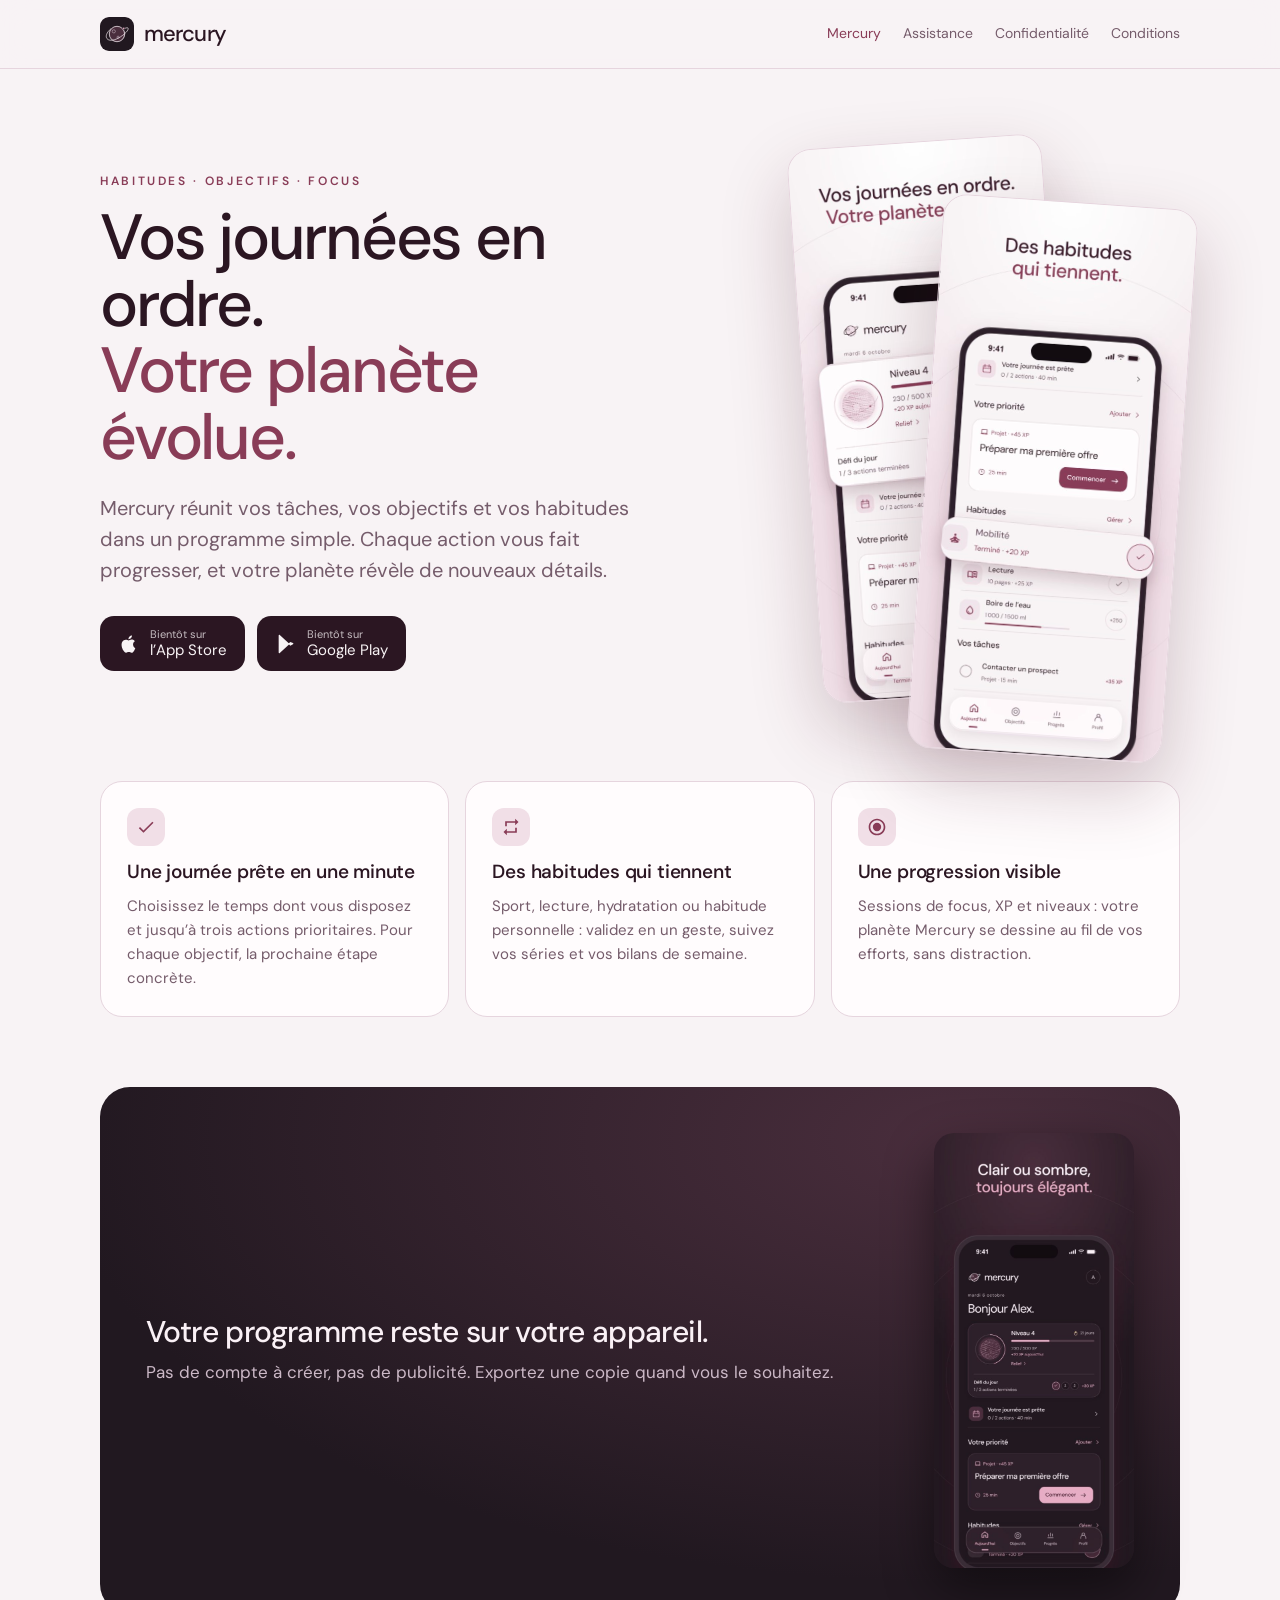
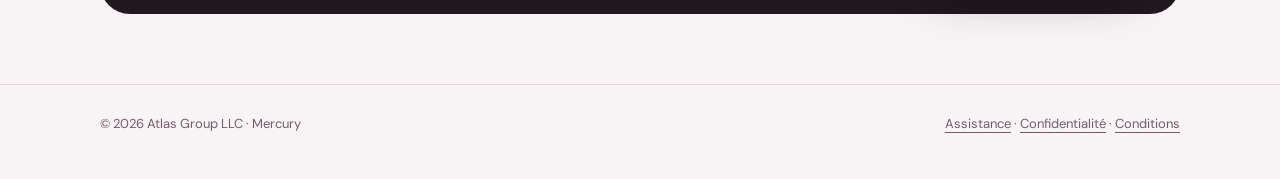
==== index.html @ 636d8cba "Site Mercury : accueil, confidentialité, conditions, assistance Co-Authored-By: Claude Opus 5.5 <nor" ====
<!doctype html>
<html lang="fr"><head><meta charset="utf-8"><meta name="viewport" content="width=device-width, initial-scale=1"><title>Mercury · Habitudes, objectifs et focus</title><meta name="description" content="Mercury réunit vos tâches, vos objectifs et vos habitudes dans un programme simple. Faites évoluer votre planète."><meta name="theme-color" content="#211820"><link rel="icon" href="icon.svg" type="image/svg+xml"><link rel="apple-touch-icon" href="icon.svg"><link rel="stylesheet" href="style.css"><meta property="og:title" content="Mercury · Habitudes, objectifs et focus"><meta property="og:description" content="Mercury réunit vos tâches, vos objectifs et vos habitudes dans un programme simple. Faites évoluer votre planète."><meta property="og:image" content="img/01-today.jpg"></head>
<body><header class="top"><div class="wrap"><a class="brand" href="./"><img src="icon.svg" alt="" width="34" height="34">mercury</a><nav class="links" aria-label="Informations"><a class="home" href="./" aria-current="page">Mercury</a><a href="support.html">Assistance</a><a href="privacy.html">Confidentialité</a><a href="terms.html">Conditions</a></nav></div></header>
<main>
<section class="wrap hero">
 <div><p class="eyebrow">Habitudes · Objectifs · Focus</p>
 <h1>Vos journées en ordre.<br><em>Votre planète évolue.</em></h1>
 <p class="lead">Mercury réunit vos tâches, vos objectifs et vos habitudes dans un programme simple. Chaque action vous fait progresser, et votre planète révèle de nouveaux détails.</p>
 <div class="stores"><span class="store"><svg viewBox="0 0 24 24" aria-hidden="true"><path fill="currentColor" d="M16.4 12.6c0-2.4 2-3.5 2-3.6-1.1-1.6-2.8-1.8-3.4-1.8-1.4-.1-2.8.9-3.5.9s-1.8-.9-3-.8C7 7.3 5.5 8.2 4.7 9.6c-1.7 2.9-.4 7.2 1.2 9.6.8 1.2 1.7 2.4 2.9 2.4 1.2 0 1.6-.8 3-.8s1.8.8 3 .8 2-1.2 2.8-2.3c.9-1.3 1.2-2.6 1.3-2.7-.1 0-2.5-1-2.5-4zM14.2 5.5c.6-.8 1.1-1.8 1-2.9-.9 0-2.1.6-2.8 1.4-.6.7-1.1 1.8-1 2.8 1 .1 2.1-.5 2.8-1.3z"/></svg><span><small>Bientôt sur</small>l’App Store</span></span><span class="store"><svg viewBox="0 0 24 24" aria-hidden="true"><path fill="currentColor" d="M4 2.6v18.8c0 .5.5.8.9.6l10.4-9.4c.3-.3.3-.8 0-1.1L4.9 2c-.4-.2-.9.1-.9.6zm12.7 7.2-2.2 2 2.2 2 2.9-1.6c.6-.3.6-1.1 0-1.4l-2.9-1z"/></svg><span><small>Bientôt sur</small>Google Play</span></span></div>
 </div>
 <div class="shots"><img src="img/01-today.jpg" alt="Écran Aujourd’hui de Mercury : niveau, défi du jour et priorité" width="255" height="555"><img src="img/03-habits.jpg" alt="Habitudes du jour dans Mercury" width="255" height="555"></div>
</section>
<section class="wrap features">
 <div class="feature"><span class="dot"><svg viewBox="0 0 24 24" aria-hidden="true"><path fill="currentColor" d="M9 16.2 4.8 12l-1.4 1.4L9 19 21 7l-1.4-1.4z"/></svg></span><h3>Une journée prête en une minute</h3><p>Choisissez le temps dont vous disposez et jusqu’à trois actions prioritaires. Pour chaque objectif, la prochaine étape concrète.</p></div>
 <div class="feature"><span class="dot"><svg viewBox="0 0 24 24" aria-hidden="true"><path fill="currentColor" d="M7 7h10v3l4-4-4-4v3H5v6h2V7zm10 10H7v-3l-4 4 4 4v-3h12v-6h-2v4z"/></svg></span><h3>Des habitudes qui tiennent</h3><p>Sport, lecture, hydratation ou habitude personnelle : validez en un geste, suivez vos séries et vos bilans de semaine.</p></div>
 <div class="feature"><span class="dot"><svg viewBox="0 0 24 24" aria-hidden="true"><path fill="currentColor" d="M12 7a5 5 0 1 0 0 10 5 5 0 0 0 0-10zm0-5C6.5 2 2 6.5 2 12s4.5 10 10 10 10-4.5 10-10S17.5 2 12 2zm0 18c-4.4 0-8-3.6-8-8s3.6-8 8-8 8 3.6 8 8-3.6 8-8 8z"/></svg></span><h3>Une progression visible</h3><p>Sessions de focus, XP et niveaux : votre planète Mercury se dessine au fil de vos efforts, sans distraction.</p></div>
</section>
<section class="wrap"><div class="band"><div><h2>Votre programme reste sur votre appareil.</h2><p>Pas de compte à créer, pas de publicité. Exportez une copie quand vous le souhaitez.</p></div><img src="img/08-dark.jpg" alt="Mercury en mode sombre" width="200" height="435"></div></section>
</main>
<footer class="bottom"><div class="wrap"><span>© 2026 Atlas Group LLC · Mercury</span><span><a href="support.html">Assistance</a> · <a href="privacy.html">Confidentialité</a> · <a href="terms.html">Conditions</a></span></div></footer>
</body></html>
---- style.css ----
@font-face{font-family:'DM Sans';src:url('fonts/dm-sans.woff2') format('woff2');font-weight:100 1000;font-display:swap}
:root{--bg:#f8f3f5;--surface:#fffcfd;--soft:#f1dfe7;--line:#e6d5de;--ink:#2b1622;--text:#3d1d2d;--muted:#755c6b;--accent:#893c57;--rose:#e7adc4;--night:#211820;--plum:#4a2e3d}
@media(prefers-color-scheme:dark){:root{--bg:#211820;--surface:#2d202b;--soft:#3a2d37;--line:#533d4d;--ink:#faf1f6;--text:#efe3ea;--muted:#ccb9c7;--accent:#e7adc4}}
*{box-sizing:border-box}
html{-webkit-text-size-adjust:100%}
body{margin:0;background:var(--bg);color:var(--text);font:17px/1.7 'DM Sans',system-ui,-apple-system,'Segoe UI',sans-serif;-webkit-font-smoothing:antialiased}
a{color:var(--accent);text-underline-offset:4px}
a:focus-visible{outline:3px solid var(--accent);outline-offset:4px;border-radius:6px}
.wrap{width:min(1080px,100% - 40px);margin:auto}
.narrow{width:min(760px,100% - 40px);margin:auto}
header.top{position:sticky;top:0;z-index:10;background:color-mix(in srgb,var(--bg) 86%,transparent);backdrop-filter:blur(14px);-webkit-backdrop-filter:blur(14px);border-bottom:1px solid var(--line)}
header.top .wrap{display:flex;align-items:center;justify-content:space-between;gap:20px;height:68px}
.brand{display:flex;align-items:center;gap:10px;font-size:22px;font-weight:500;letter-spacing:-.04em;color:var(--ink);text-decoration:none}
.brand img{width:34px;height:34px;border-radius:9px}
nav.links{display:flex;gap:22px;font-size:14px}
nav.links a{color:var(--muted);text-decoration:none}
nav.links a:hover,nav.links a[aria-current=page]{color:var(--accent)}
/* Accueil */
.hero{padding:72px 0 40px;display:grid;grid-template-columns:1.1fr .9fr;gap:48px;align-items:center}
.eyebrow{font-size:12px;letter-spacing:.22em;text-transform:uppercase;color:var(--accent);font-weight:600;margin:0 0 14px}
h1{font-size:clamp(38px,6vw,64px);line-height:1.04;letter-spacing:-.035em;font-weight:500;color:var(--ink);margin:0 0 22px}
h1 em{font-style:normal;color:var(--accent)}
.lead{font-size:20px;line-height:1.55;color:var(--muted);margin:0 0 30px;max-width:30em}
.stores{display:flex;flex-wrap:wrap;gap:12px;align-items:center}
.store{display:inline-flex;align-items:center;gap:10px;padding:12px 18px;border-radius:14px;background:var(--ink);color:var(--bg);text-decoration:none;font-size:15px;line-height:1.2}
.store small{display:block;font-size:11px;opacity:.75}
.store svg{width:22px;height:22px;flex:none}
.soon{font-size:13px;color:var(--muted)}
.shots{position:relative;height:560px}
.shots img{position:absolute;width:255px;border-radius:24px;box-shadow:0 30px 70px #4610243a;border:1px solid var(--line)}
.shots img:first-child{right:120px;top:0;transform:rotate(-4deg)}
.shots img:last-child{right:0;top:60px;transform:rotate(4deg)}
.features{display:grid;grid-template-columns:repeat(3,1fr);gap:16px;padding:40px 0 30px}
.feature{background:var(--surface);border:1px solid var(--line);border-radius:22px;padding:26px}
.feature h3{margin:10px 0 6px;font-size:19px;font-weight:550;color:var(--ink);letter-spacing:-.01em}
.feature p{margin:0;color:var(--muted);font-size:15px;line-height:1.6}
.feature .dot{width:38px;height:38px;border-radius:12px;background:var(--soft);display:grid;place-items:center;color:var(--accent)}
.feature .dot svg{width:20px;height:20px}
.band{margin:40px 0 70px;padding:46px;border-radius:30px;background:radial-gradient(120% 120% at 80% 10%,var(--plum) 0,var(--night) 70%);color:#faf1f6;display:grid;grid-template-columns:1fr auto;gap:30px;align-items:center}
.band h2{margin:0 0 8px;font-size:30px;line-height:1.15;font-weight:500;letter-spacing:-.02em;color:#faf1f6}
.band p{margin:0;color:#ccb9c7}
.band img{width:200px;border-radius:20px;box-shadow:0 20px 50px #0007}
/* Pages d'information */
.doc{padding:56px 0 70px}
.doc h1{font-size:clamp(34px,5vw,48px)}
.doc h2{font-size:21px;line-height:1.4;font-weight:600;color:var(--ink);margin:38px 0 10px;letter-spacing:-.01em}
.doc p{margin:0 0 16px}
.cards{display:grid;gap:12px;margin:30px 0}
.cards a{padding:20px 24px;border:1px solid var(--line);border-radius:18px;text-decoration:none;background:var(--surface);color:var(--text)}
.cards h2{margin:0 0 4px;font-size:19px}
.cards p{margin:0;color:var(--muted)}
.contact{display:inline-block;padding:13px 22px;background:var(--accent);color:#fff;border-radius:14px;text-decoration:none;overflow-wrap:anywhere}
@media(prefers-color-scheme:dark){.contact{color:var(--night)}}
footer.bottom{border-top:1px solid var(--line);padding:28px 0 44px;font-size:13px;color:var(--muted)}
footer.bottom .wrap{display:flex;flex-wrap:wrap;justify-content:space-between;gap:12px}
footer.bottom a{color:var(--muted)}
@media(max-width:860px){.hero{grid-template-columns:1fr;padding-top:44px}.shots{height:530px;max-width:460px;margin:auto;width:100%}.shots img{width:205px}.shots img:first-child{right:auto;left:0}.features{grid-template-columns:1fr}.band{grid-template-columns:1fr;padding:32px}.band img{display:none}}
@media(max-width:560px){header.top .wrap{gap:12px}.brand{font-size:19px}.brand img{width:30px;height:30px}nav.links{gap:12px;font-size:12.5px}nav.links a.home{display:none}.shots{height:430px;max-width:340px}.shots img{width:160px;border-radius:18px}.shots img:last-child{top:66px}}
@media(max-width:380px){nav.links a[href='terms.html']{display:none}}
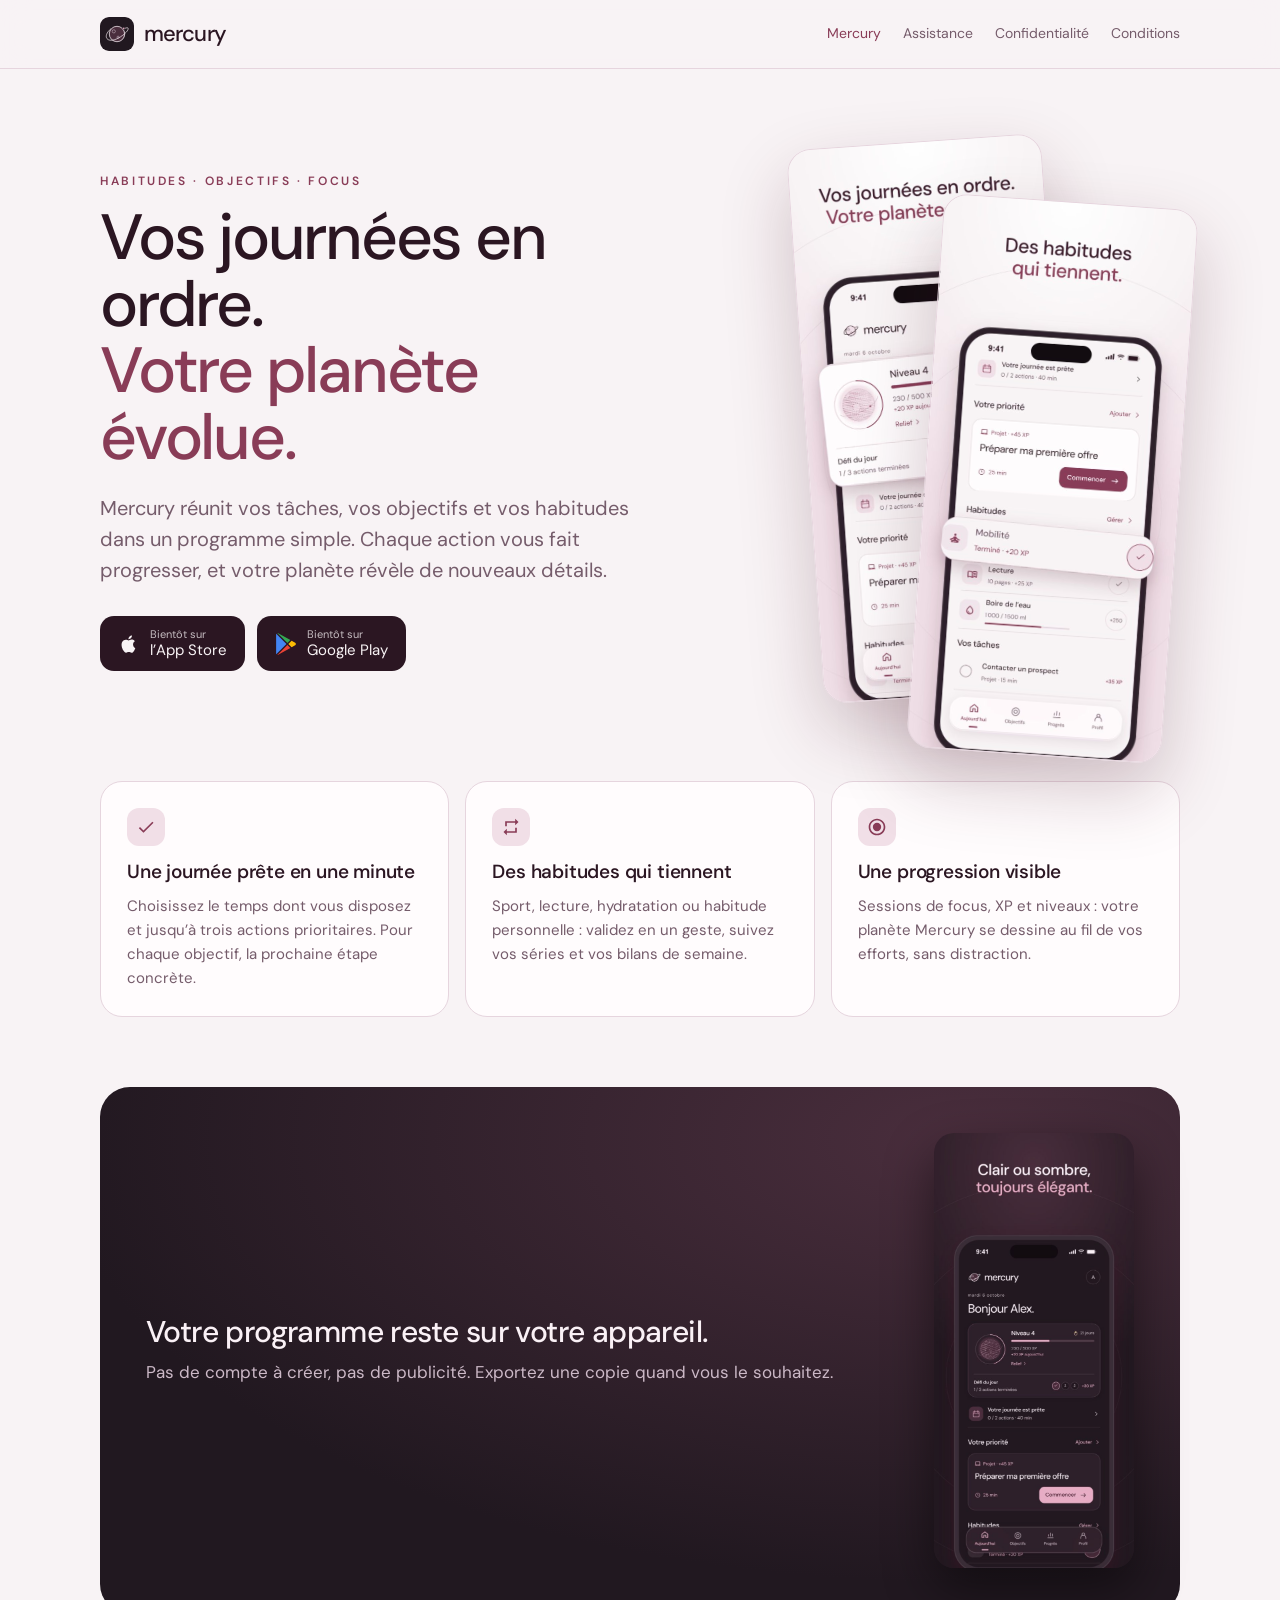
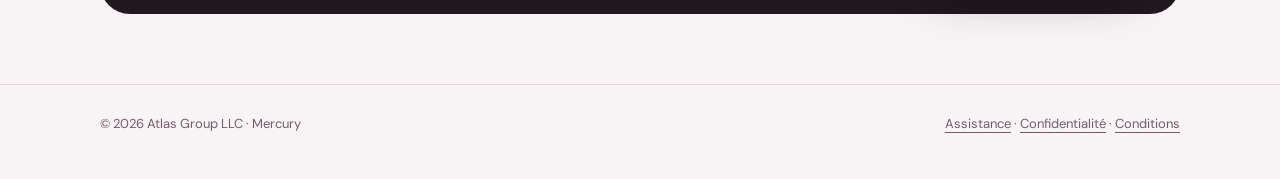
==== commit d3c140ba: "Vrai logo Google Play sur le badge" ====
--- a/index.html
+++ b/index.html
@@ -6,7 +6,7 @@
  <div><p class="eyebrow">Habitudes · Objectifs · Focus</p>
  <h1>Vos journées en ordre.<br><em>Votre planète évolue.</em></h1>
  <p class="lead">Mercury réunit vos tâches, vos objectifs et vos habitudes dans un programme simple. Chaque action vous fait progresser, et votre planète révèle de nouveaux détails.</p>
- <div class="stores"><span class="store"><svg viewBox="0 0 24 24" aria-hidden="true"><path fill="currentColor" d="M16.4 12.6c0-2.4 2-3.5 2-3.6-1.1-1.6-2.8-1.8-3.4-1.8-1.4-.1-2.8.9-3.5.9s-1.8-.9-3-.8C7 7.3 5.5 8.2 4.7 9.6c-1.7 2.9-.4 7.2 1.2 9.6.8 1.2 1.7 2.4 2.9 2.4 1.2 0 1.6-.8 3-.8s1.8.8 3 .8 2-1.2 2.8-2.3c.9-1.3 1.2-2.6 1.3-2.7-.1 0-2.5-1-2.5-4zM14.2 5.5c.6-.8 1.1-1.8 1-2.9-.9 0-2.1.6-2.8 1.4-.6.7-1.1 1.8-1 2.8 1 .1 2.1-.5 2.8-1.3z"/></svg><span><small>Bientôt sur</small>l’App Store</span></span><span class="store"><svg viewBox="0 0 24 24" aria-hidden="true"><path fill="currentColor" d="M4 2.6v18.8c0 .5.5.8.9.6l10.4-9.4c.3-.3.3-.8 0-1.1L4.9 2c-.4-.2-.9.1-.9.6zm12.7 7.2-2.2 2 2.2 2 2.9-1.6c.6-.3.6-1.1 0-1.4l-2.9-1z"/></svg><span><small>Bientôt sur</small>Google Play</span></span></div>
+ <div class="stores"><span class="store"><svg viewBox="0 0 24 24" aria-hidden="true"><path fill="currentColor" d="M16.4 12.6c0-2.4 2-3.5 2-3.6-1.1-1.6-2.8-1.8-3.4-1.8-1.4-.1-2.8.9-3.5.9s-1.8-.9-3-.8C7 7.3 5.5 8.2 4.7 9.6c-1.7 2.9-.4 7.2 1.2 9.6.8 1.2 1.7 2.4 2.9 2.4 1.2 0 1.6-.8 3-.8s1.8.8 3 .8 2-1.2 2.8-2.3c.9-1.3 1.2-2.6 1.3-2.7-.1 0-2.5-1-2.5-4zM14.2 5.5c.6-.8 1.1-1.8 1-2.9-.9 0-2.1.6-2.8 1.4-.6.7-1.1 1.8-1 2.8 1 .1 2.1-.5 2.8-1.3z"/></svg><span><small>Bientôt sur</small>l’App Store</span></span><span class="store"><svg viewBox="0 0 24 24" aria-hidden="true"><path fill="#4285F4" d="M1.337.924a1.486 1.486 0 0 0-.112.568v21.017c0 .217.045.419.124.6l11.155-11.087L1.337.924z"/><path fill="#34A853" d="M13.544 10.989l3.258-3.238L3.45.195a1.466 1.466 0 0 0-.946-.179l11.04 10.973z"/><path fill="#FBBC04" d="M22.018 13.298l-3.919 2.218-3.515-3.493 3.543-3.521 3.891 2.202a1.49 1.49 0 0 1 0 2.594z"/><path fill="#EA4335" d="M13.544 13.056l-11 10.933c.298.036.612-.016.906-.183l13.324-7.54-3.23-3.21z"/></svg><span><small>Bientôt sur</small>Google Play</span></span></div>
  </div>
  <div class="shots"><img src="img/01-today.jpg" alt="Écran Aujourd’hui de Mercury : niveau, défi du jour et priorité" width="255" height="555"><img src="img/03-habits.jpg" alt="Habitudes du jour dans Mercury" width="255" height="555"></div>
 </section>
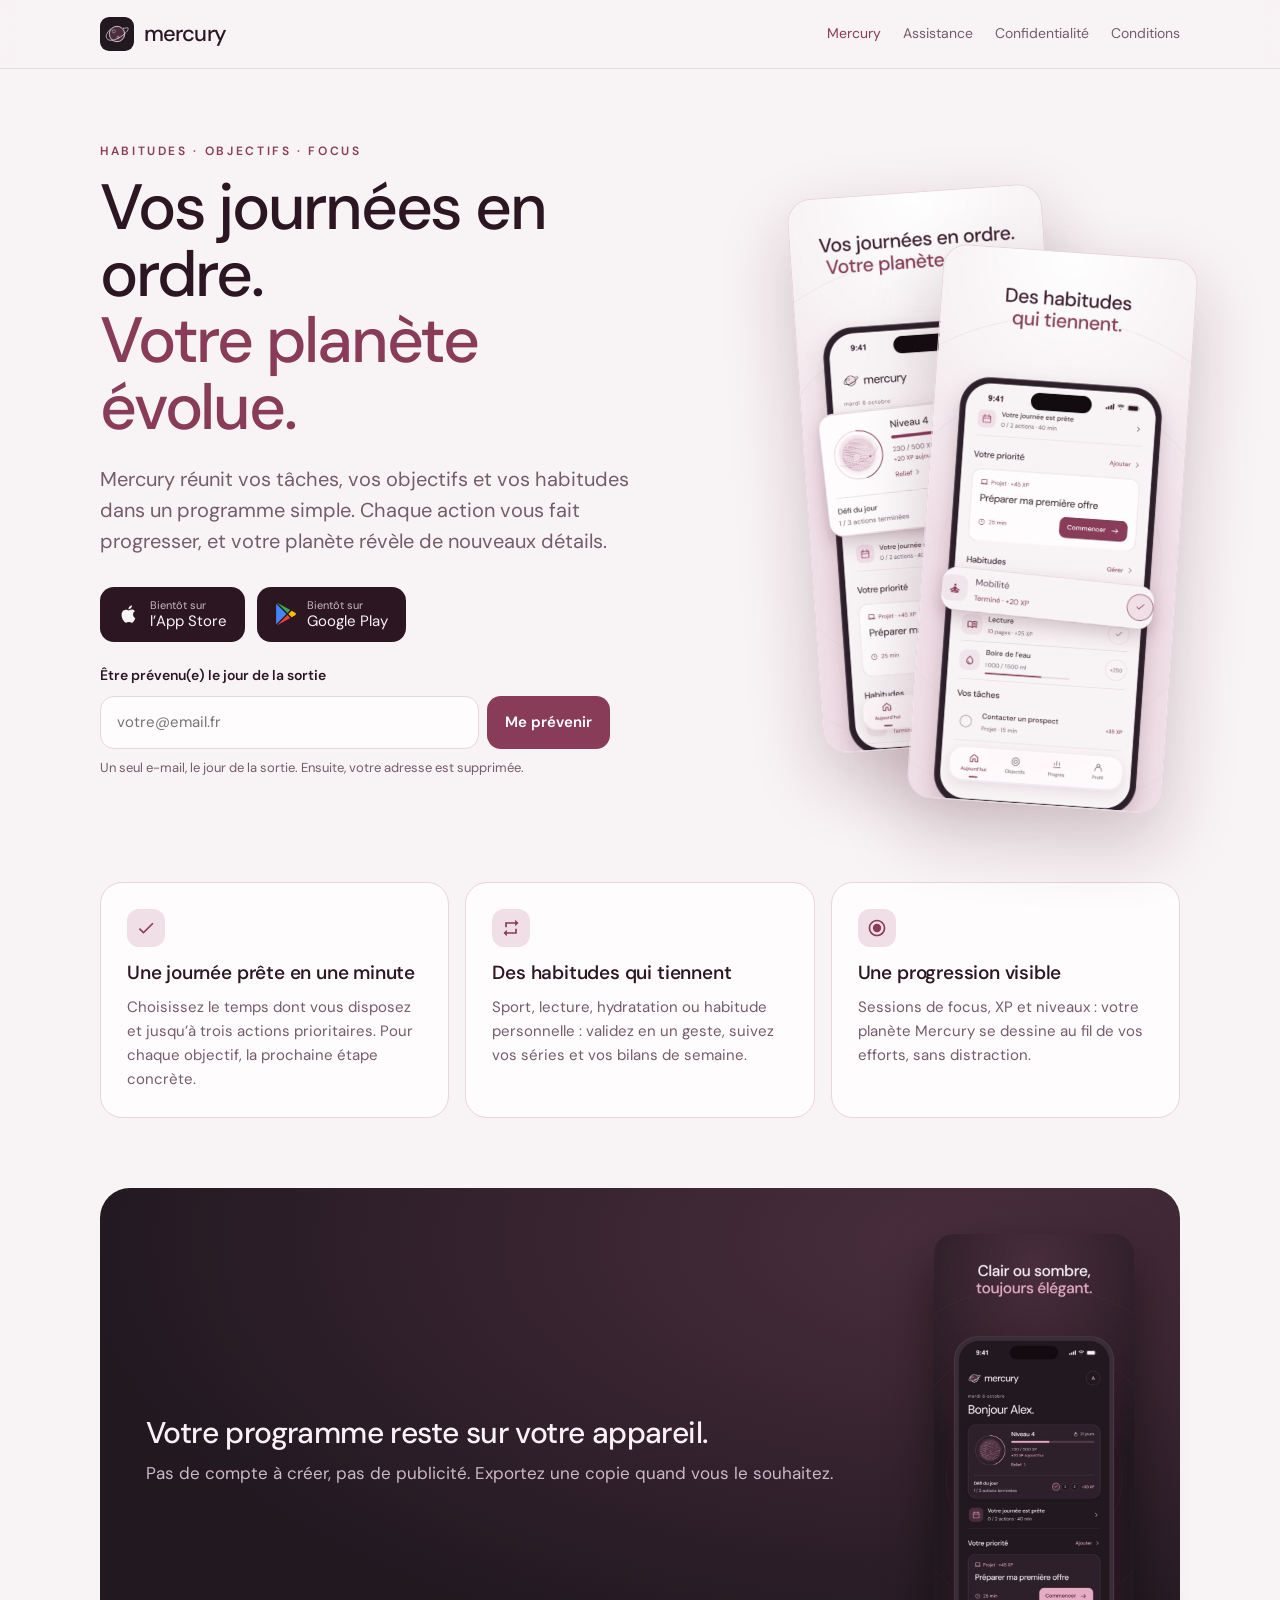
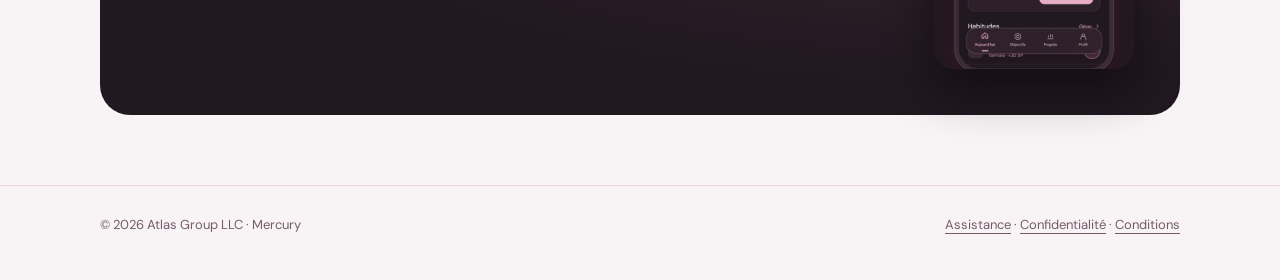
==== commit f38415ec: "Liste d'attente : formulaire « Me prévenir » + mention confidentialité" ====
--- a/index.html
+++ b/index.html
@@ -7,6 +7,7 @@
  <h1>Vos journées en ordre.<br><em>Votre planète évolue.</em></h1>
  <p class="lead">Mercury réunit vos tâches, vos objectifs et vos habitudes dans un programme simple. Chaque action vous fait progresser, et votre planète révèle de nouveaux détails.</p>
  <div class="stores"><span class="store"><svg viewBox="0 0 24 24" aria-hidden="true"><path fill="currentColor" d="M16.4 12.6c0-2.4 2-3.5 2-3.6-1.1-1.6-2.8-1.8-3.4-1.8-1.4-.1-2.8.9-3.5.9s-1.8-.9-3-.8C7 7.3 5.5 8.2 4.7 9.6c-1.7 2.9-.4 7.2 1.2 9.6.8 1.2 1.7 2.4 2.9 2.4 1.2 0 1.6-.8 3-.8s1.8.8 3 .8 2-1.2 2.8-2.3c.9-1.3 1.2-2.6 1.3-2.7-.1 0-2.5-1-2.5-4zM14.2 5.5c.6-.8 1.1-1.8 1-2.9-.9 0-2.1.6-2.8 1.4-.6.7-1.1 1.8-1 2.8 1 .1 2.1-.5 2.8-1.3z"/></svg><span><small>Bientôt sur</small>l’App Store</span></span><span class="store"><svg viewBox="0 0 24 24" aria-hidden="true"><path fill="#4285F4" d="M1.337.924a1.486 1.486 0 0 0-.112.568v21.017c0 .217.045.419.124.6l11.155-11.087L1.337.924z"/><path fill="#34A853" d="M13.544 10.989l3.258-3.238L3.45.195a1.466 1.466 0 0 0-.946-.179l11.04 10.973z"/><path fill="#FBBC04" d="M22.018 13.298l-3.919 2.218-3.515-3.493 3.543-3.521 3.891 2.202a1.49 1.49 0 0 1 0 2.594z"/><path fill="#EA4335" d="M13.544 13.056l-11 10.933c.298.036.612-.016.906-.183l13.324-7.54-3.23-3.21z"/></svg><span><small>Bientôt sur</small>Google Play</span></span></div>
+ <form class="notify" id="prevenir" novalidate><label for="notify-email">Être prévenu(e) le jour de la sortie</label><div class="notify-row"><input id="notify-email" name="email" type="email" inputmode="email" autocomplete="email" placeholder="votre@email.fr" required><button type="submit">Me prévenir</button></div><p class="notify-fine">Un seul e-mail, le jour de la sortie. Ensuite, votre adresse est supprimée.</p><p class="notify-msg" role="status" aria-live="polite"></p></form>
  </div>
  <div class="shots"><img src="img/01-today.jpg" alt="Écran Aujourd’hui de Mercury : niveau, défi du jour et priorité" width="255" height="555"><img src="img/03-habits.jpg" alt="Habitudes du jour dans Mercury" width="255" height="555"></div>
 </section>
@@ -18,4 +19,11 @@
 <section class="wrap"><div class="band"><div><h2>Votre programme reste sur votre appareil.</h2><p>Pas de compte à créer, pas de publicité. Exportez une copie quand vous le souhaitez.</p></div><img src="img/08-dark.jpg" alt="Mercury en mode sombre" width="200" height="435"></div></section>
 </main>
 <footer class="bottom"><div class="wrap"><span>© 2026 Atlas Group LLC · Mercury</span><span><a href="support.html">Assistance</a> · <a href="privacy.html">Confidentialité</a> · <a href="terms.html">Conditions</a></span></div></footer>
+<script>
+(()=>{const f=document.getElementById('prevenir');if(!f)return;const i=f.querySelector('input'),b=f.querySelector('button'),m=f.querySelector('.notify-msg');
+f.addEventListener('submit',async e=>{e.preventDefault();const v=i.value.trim();if(!/^[^\s@]+@[^\s@]+\.[^\s@]+$/.test(v)){m.textContent='Adresse e-mail invalide.';i.focus();return;}
+b.disabled=true;m.textContent='Envoi…';
+try{const r=await fetch('https://formsubmit.co/ajax/contact@hyas.fr',{method:'POST',headers:{'Content-Type':'application/json',Accept:'application/json'},body:JSON.stringify({email:v,_subject:'Mercury : liste d’attente',_template:'table',_captcha:'false',source:location.search||'site'})});
+if(!r.ok)throw 0;f.classList.add('done');m.textContent='C’est noté ! Vous recevrez un e-mail le jour de la sortie.';i.value='';}catch(_){m.textContent='Oups, réessayez dans un instant.';}finally{b.disabled=false;}});})();
+</script>
 </body></html>
--- a/style.css
+++ b/style.css
@@ -57,3 +57,16 @@
 @media(max-width:860px){.hero{grid-template-columns:1fr;padding-top:44px}.shots{height:530px;max-width:460px;margin:auto;width:100%}.shots img{width:205px}.shots img:first-child{right:auto;left:0}.features{grid-template-columns:1fr}.band{grid-template-columns:1fr;padding:32px}.band img{display:none}}
 @media(max-width:560px){header.top .wrap{gap:12px}.brand{font-size:19px}.brand img{width:30px;height:30px}nav.links{gap:12px;font-size:12.5px}nav.links a.home{display:none}.shots{height:430px;max-width:340px}.shots img{width:160px;border-radius:18px}.shots img:last-child{top:66px}}
 @media(max-width:380px){nav.links a[href='terms.html']{display:none}}
+/* Liste d'attente */
+.notify{margin-top:22px;max-width:30em}
+.notify label{display:block;font-size:14px;font-weight:600;color:var(--ink);margin-bottom:8px}
+.notify-row{display:flex;gap:8px}
+.notify input{flex:1;min-width:0;padding:13px 16px;border-radius:14px;border:1px solid var(--line);background:var(--surface);color:var(--ink);font:inherit;font-size:15px}
+.notify input:focus{outline:2px solid var(--accent);outline-offset:1px}
+.notify button{padding:13px 18px;border:0;border-radius:14px;background:var(--accent);color:#fff;font:inherit;font-size:15px;font-weight:600;cursor:pointer;white-space:nowrap}
+.notify button:disabled{opacity:.6}
+@media(prefers-color-scheme:dark){.notify button{color:var(--night)}}
+.notify-fine{margin:8px 0 0;font-size:13px;color:var(--muted)}
+.notify-msg{margin:6px 0 0;font-size:14px;color:var(--accent);min-height:1.2em}
+.notify.done .notify-row{display:none}
+@media(max-width:420px){.notify-row{flex-direction:column}}
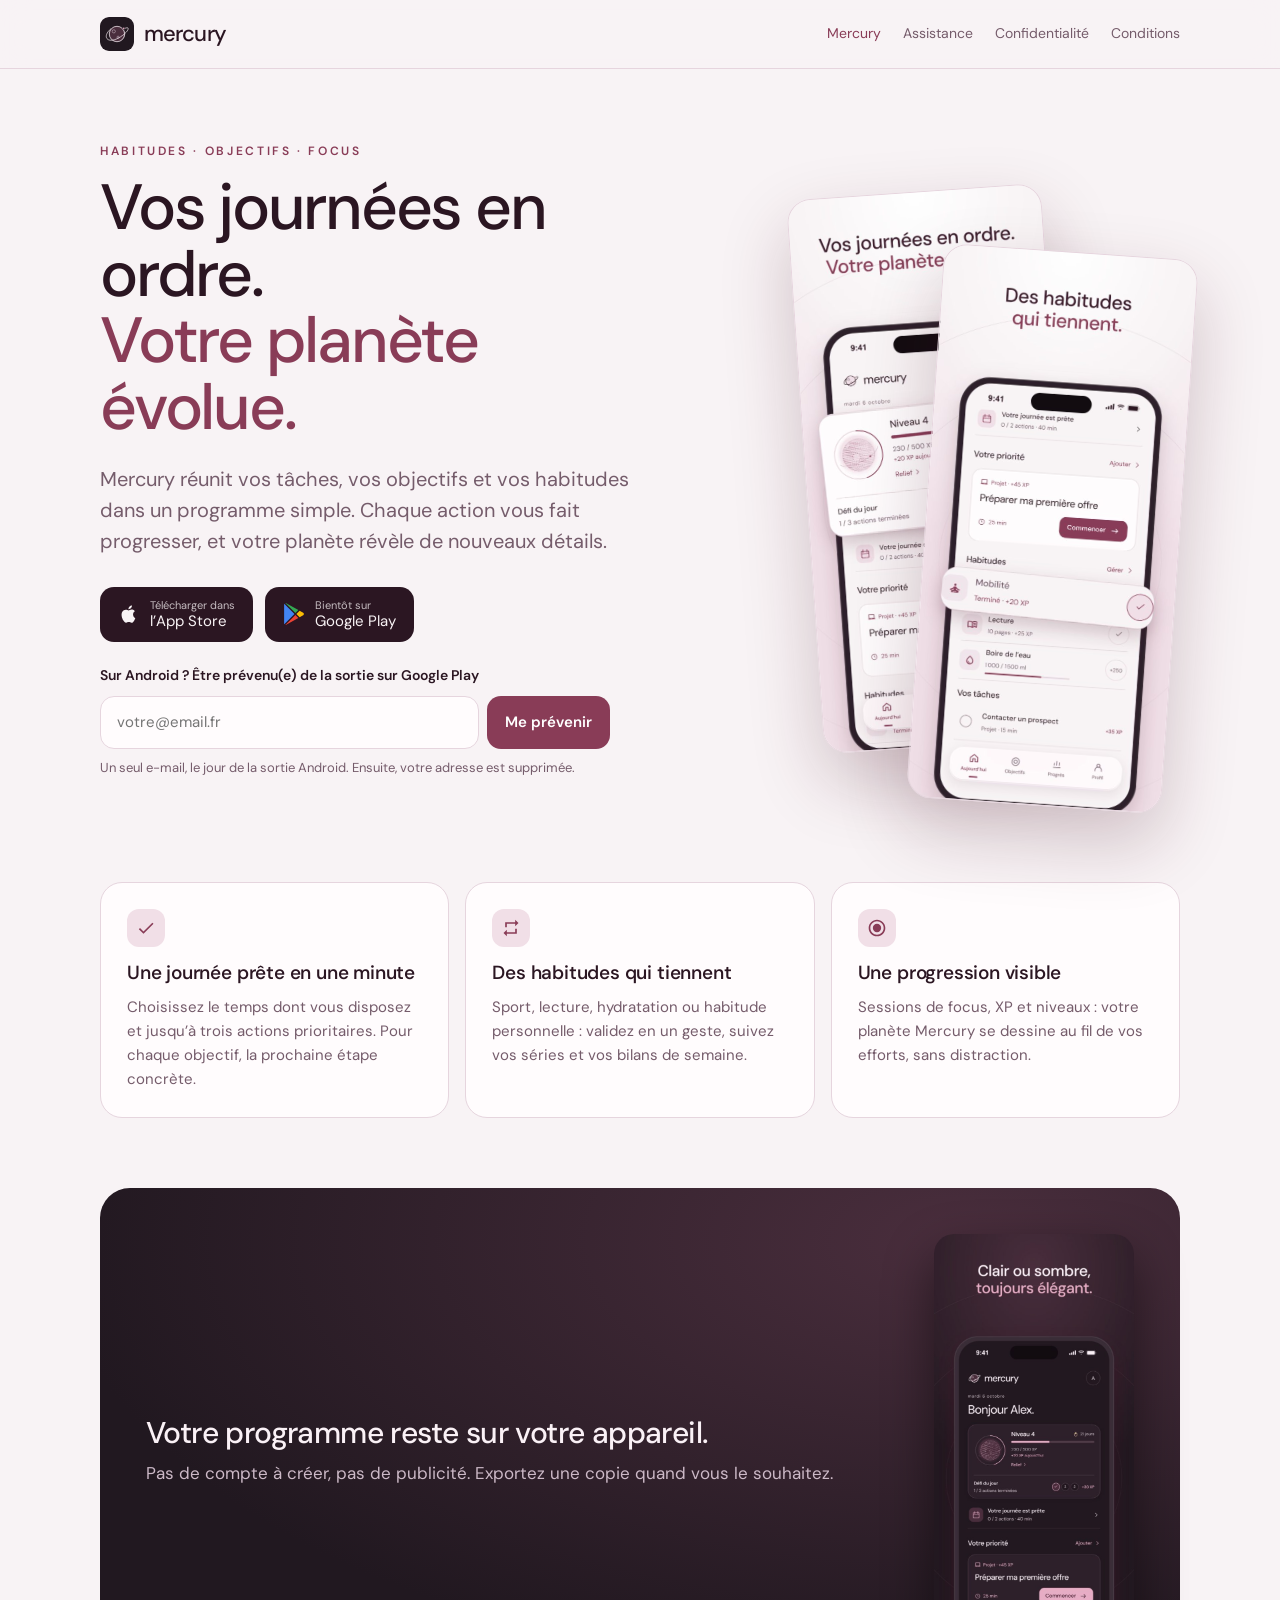
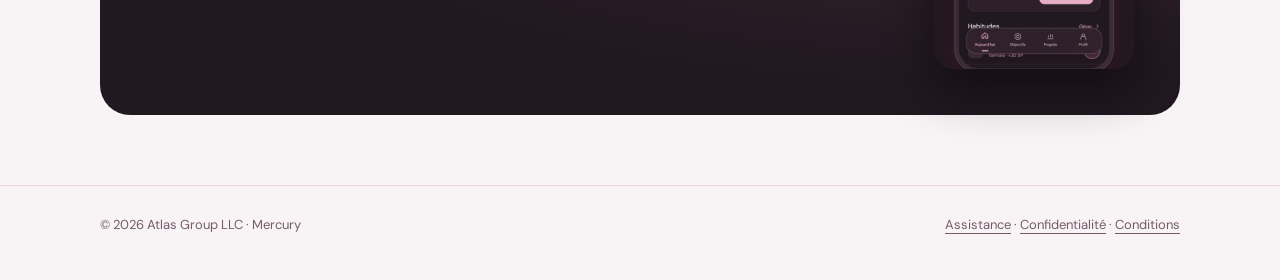
==== commit 66aacb88: "Site : Mercury disponible sur l'App Store (bouton de téléchargement), liste d'attente Android" ====
--- a/index.html
+++ b/index.html
@@ -6,8 +6,8 @@
  <div><p class="eyebrow">Habitudes · Objectifs · Focus</p>
  <h1>Vos journées en ordre.<br><em>Votre planète évolue.</em></h1>
  <p class="lead">Mercury réunit vos tâches, vos objectifs et vos habitudes dans un programme simple. Chaque action vous fait progresser, et votre planète révèle de nouveaux détails.</p>
- <div class="stores"><span class="store"><svg viewBox="0 0 24 24" aria-hidden="true"><path fill="currentColor" d="M16.4 12.6c0-2.4 2-3.5 2-3.6-1.1-1.6-2.8-1.8-3.4-1.8-1.4-.1-2.8.9-3.5.9s-1.8-.9-3-.8C7 7.3 5.5 8.2 4.7 9.6c-1.7 2.9-.4 7.2 1.2 9.6.8 1.2 1.7 2.4 2.9 2.4 1.2 0 1.6-.8 3-.8s1.8.8 3 .8 2-1.2 2.8-2.3c.9-1.3 1.2-2.6 1.3-2.7-.1 0-2.5-1-2.5-4zM14.2 5.5c.6-.8 1.1-1.8 1-2.9-.9 0-2.1.6-2.8 1.4-.6.7-1.1 1.8-1 2.8 1 .1 2.1-.5 2.8-1.3z"/></svg><span><small>Bientôt sur</small>l’App Store</span></span><span class="store"><svg viewBox="0 0 24 24" aria-hidden="true"><path fill="#4285F4" d="M1.337.924a1.486 1.486 0 0 0-.112.568v21.017c0 .217.045.419.124.6l11.155-11.087L1.337.924z"/><path fill="#34A853" d="M13.544 10.989l3.258-3.238L3.45.195a1.466 1.466 0 0 0-.946-.179l11.04 10.973z"/><path fill="#FBBC04" d="M22.018 13.298l-3.919 2.218-3.515-3.493 3.543-3.521 3.891 2.202a1.49 1.49 0 0 1 0 2.594z"/><path fill="#EA4335" d="M13.544 13.056l-11 10.933c.298.036.612-.016.906-.183l13.324-7.54-3.23-3.21z"/></svg><span><small>Bientôt sur</small>Google Play</span></span></div>
- <form class="notify" id="prevenir" novalidate><label for="notify-email">Être prévenu(e) le jour de la sortie</label><div class="notify-row"><input id="notify-email" name="email" type="email" inputmode="email" autocomplete="email" placeholder="votre@email.fr" required><button type="submit">Me prévenir</button></div><p class="notify-fine">Un seul e-mail, le jour de la sortie. Ensuite, votre adresse est supprimée.</p><p class="notify-msg" role="status" aria-live="polite"></p></form>
+ <div class="stores"><a class="store" href="https://apps.apple.com/fr/app/mercury-habitudes-focus/id6819666637" rel="noopener"><svg viewBox="0 0 24 24" aria-hidden="true"><path fill="currentColor" d="M16.4 12.6c0-2.4 2-3.5 2-3.6-1.1-1.6-2.8-1.8-3.4-1.8-1.4-.1-2.8.9-3.5.9s-1.8-.9-3-.8C7 7.3 5.5 8.2 4.7 9.6c-1.7 2.9-.4 7.2 1.2 9.6.8 1.2 1.7 2.4 2.9 2.4 1.2 0 1.6-.8 3-.8s1.8.8 3 .8 2-1.2 2.8-2.3c.9-1.3 1.2-2.6 1.3-2.7-.1 0-2.5-1-2.5-4zM14.2 5.5c.6-.8 1.1-1.8 1-2.9-.9 0-2.1.6-2.8 1.4-.6.7-1.1 1.8-1 2.8 1 .1 2.1-.5 2.8-1.3z"/></svg><span><small>Télécharger dans</small>l’App Store</span></a><span class="store"><svg viewBox="0 0 24 24" aria-hidden="true"><path fill="#4285F4" d="M1.337.924a1.486 1.486 0 0 0-.112.568v21.017c0 .217.045.419.124.6l11.155-11.087L1.337.924z"/><path fill="#34A853" d="M13.544 10.989l3.258-3.238L3.45.195a1.466 1.466 0 0 0-.946-.179l11.04 10.973z"/><path fill="#FBBC04" d="M22.018 13.298l-3.919 2.218-3.515-3.493 3.543-3.521 3.891 2.202a1.49 1.49 0 0 1 0 2.594z"/><path fill="#EA4335" d="M13.544 13.056l-11 10.933c.298.036.612-.016.906-.183l13.324-7.54-3.23-3.21z"/></svg><span><small>Bientôt sur</small>Google Play</span></span></div>
+ <form class="notify" id="prevenir" novalidate><label for="notify-email">Sur Android ? Être prévenu(e) de la sortie sur Google Play</label><div class="notify-row"><input id="notify-email" name="email" type="email" inputmode="email" autocomplete="email" placeholder="votre@email.fr" required><button type="submit">Me prévenir</button></div><p class="notify-fine">Un seul e-mail, le jour de la sortie Android. Ensuite, votre adresse est supprimée.</p><p class="notify-msg" role="status" aria-live="polite"></p></form>
  </div>
  <div class="shots"><img src="img/01-today.jpg" alt="Écran Aujourd’hui de Mercury : niveau, défi du jour et priorité" width="255" height="555"><img src="img/03-habits.jpg" alt="Habitudes du jour dans Mercury" width="255" height="555"></div>
 </section>
@@ -23,7 +23,7 @@
 (()=>{const f=document.getElementById('prevenir');if(!f)return;const i=f.querySelector('input'),b=f.querySelector('button'),m=f.querySelector('.notify-msg');
 f.addEventListener('submit',async e=>{e.preventDefault();const v=i.value.trim();if(!/^[^\s@]+@[^\s@]+\.[^\s@]+$/.test(v)){m.textContent='Adresse e-mail invalide.';i.focus();return;}
 b.disabled=true;m.textContent='Envoi…';
-try{const r=await fetch('https://formsubmit.co/ajax/contact@hyas.fr',{method:'POST',headers:{'Content-Type':'application/json',Accept:'application/json'},body:JSON.stringify({email:v,_subject:'Mercury : liste d’attente',_template:'table',_captcha:'false',source:location.search||'site'})});
-if(!r.ok)throw 0;f.classList.add('done');m.textContent='C’est noté ! Vous recevrez un e-mail le jour de la sortie.';i.value='';}catch(_){m.textContent='Oups, réessayez dans un instant.';}finally{b.disabled=false;}});})();
+try{const r=await fetch('https://formsubmit.co/ajax/contact@hyas.fr',{method:'POST',headers:{'Content-Type':'application/json',Accept:'application/json'},body:JSON.stringify({email:v,_subject:'Mercury : liste d’attente Android',_template:'table',_captcha:'false',source:location.search||'site'})});
+const j=await r.json().catch(()=>({}));if(!r.ok||String(j.success)!=='true')throw 0;f.classList.add('done');m.textContent='C’est noté ! Vous recevrez un e-mail le jour de la sortie sur Google Play.';i.value='';}catch(_){m.textContent='Oups, réessayez dans un instant.';}finally{b.disabled=false;}});})();
 </script>
 </body></html>
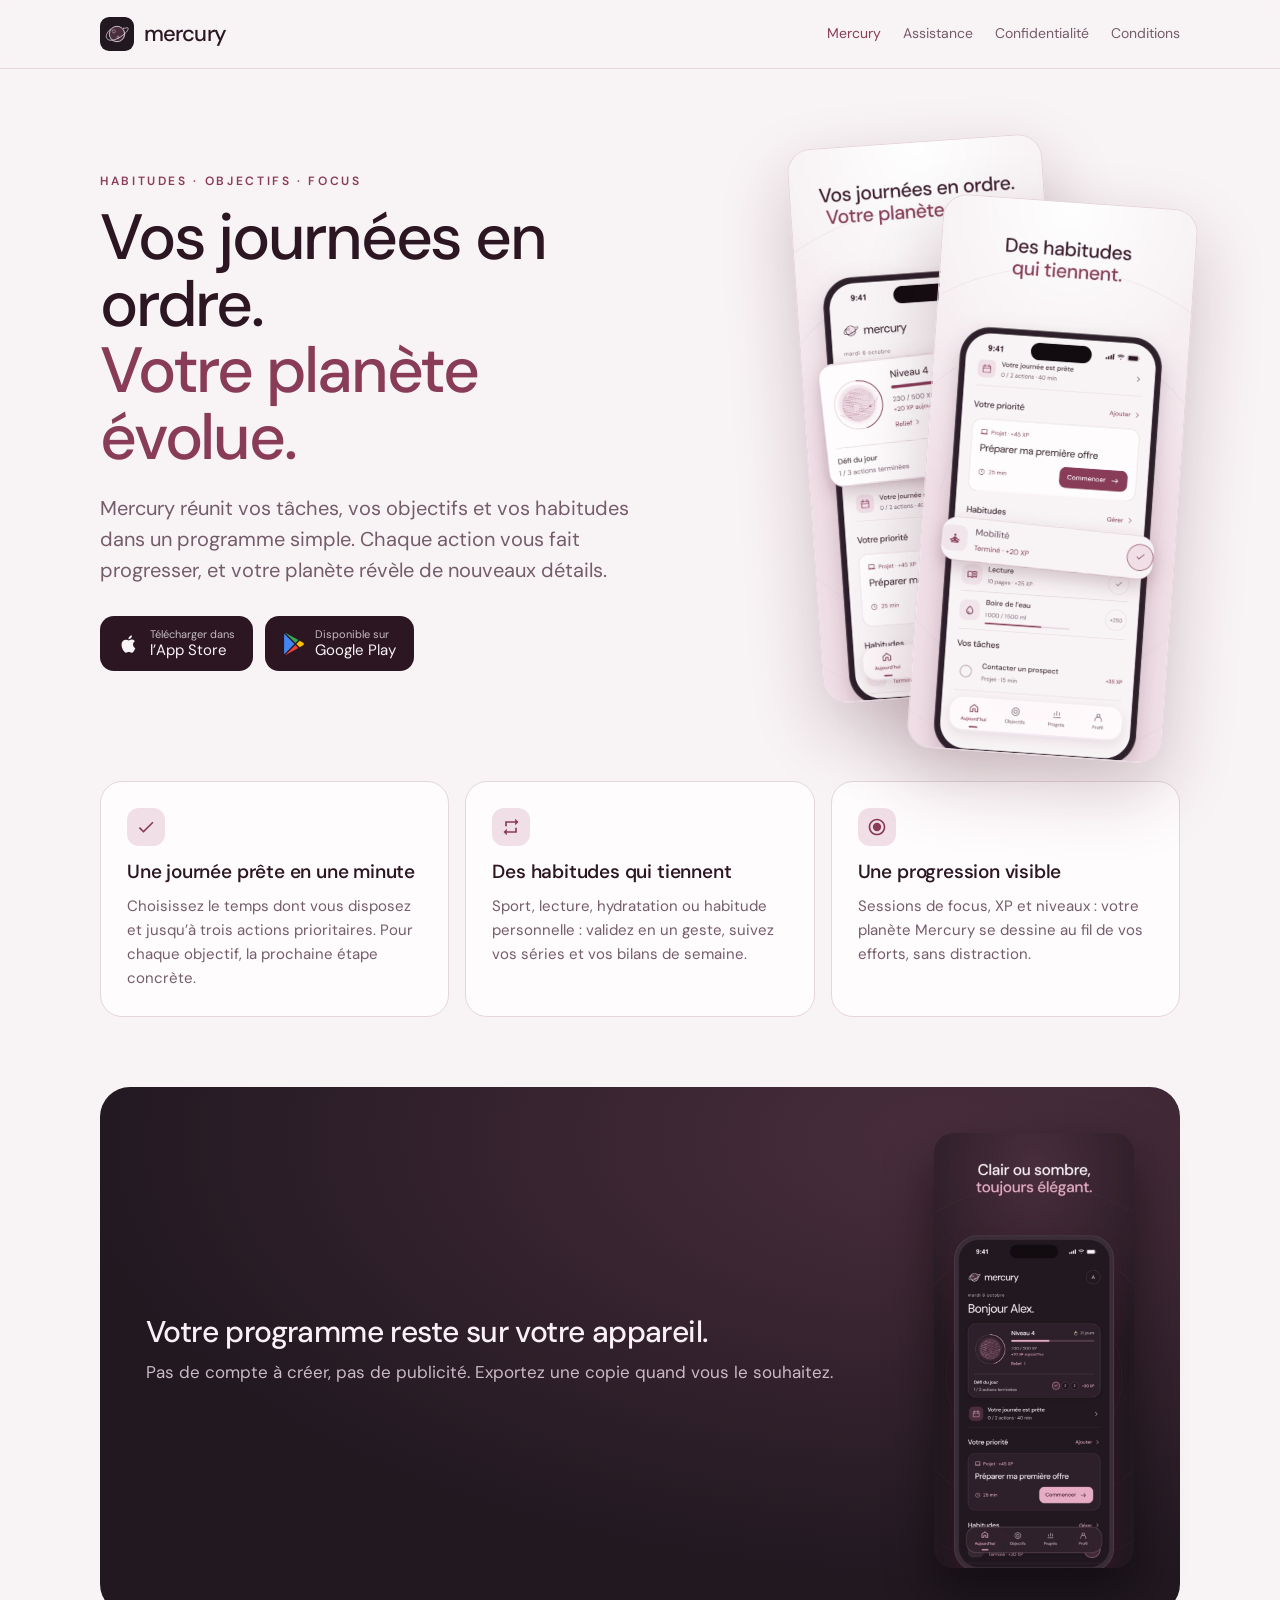
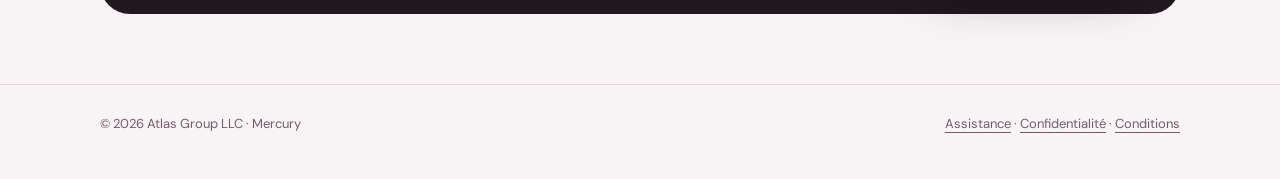
==== commit b83c09dd: "Site : Mercury disponible sur Google Play (badge cliquable, liste d’attente Android retirée) Co-Auth" ====
--- a/index.html
+++ b/index.html
@@ -6,8 +6,7 @@
  <div><p class="eyebrow">Habitudes · Objectifs · Focus</p>
  <h1>Vos journées en ordre.<br><em>Votre planète évolue.</em></h1>
  <p class="lead">Mercury réunit vos tâches, vos objectifs et vos habitudes dans un programme simple. Chaque action vous fait progresser, et votre planète révèle de nouveaux détails.</p>
- <div class="stores"><a class="store" href="https://apps.apple.com/fr/app/mercury-habitudes-focus/id6819666637" rel="noopener"><svg viewBox="0 0 24 24" aria-hidden="true"><path fill="currentColor" d="M16.4 12.6c0-2.4 2-3.5 2-3.6-1.1-1.6-2.8-1.8-3.4-1.8-1.4-.1-2.8.9-3.5.9s-1.8-.9-3-.8C7 7.3 5.5 8.2 4.7 9.6c-1.7 2.9-.4 7.2 1.2 9.6.8 1.2 1.7 2.4 2.9 2.4 1.2 0 1.6-.8 3-.8s1.8.8 3 .8 2-1.2 2.8-2.3c.9-1.3 1.2-2.6 1.3-2.7-.1 0-2.5-1-2.5-4zM14.2 5.5c.6-.8 1.1-1.8 1-2.9-.9 0-2.1.6-2.8 1.4-.6.7-1.1 1.8-1 2.8 1 .1 2.1-.5 2.8-1.3z"/></svg><span><small>Télécharger dans</small>l’App Store</span></a><span class="store"><svg viewBox="0 0 24 24" aria-hidden="true"><path fill="#4285F4" d="M1.337.924a1.486 1.486 0 0 0-.112.568v21.017c0 .217.045.419.124.6l11.155-11.087L1.337.924z"/><path fill="#34A853" d="M13.544 10.989l3.258-3.238L3.45.195a1.466 1.466 0 0 0-.946-.179l11.04 10.973z"/><path fill="#FBBC04" d="M22.018 13.298l-3.919 2.218-3.515-3.493 3.543-3.521 3.891 2.202a1.49 1.49 0 0 1 0 2.594z"/><path fill="#EA4335" d="M13.544 13.056l-11 10.933c.298.036.612-.016.906-.183l13.324-7.54-3.23-3.21z"/></svg><span><small>Bientôt sur</small>Google Play</span></span></div>
- <form class="notify" id="prevenir" novalidate><label for="notify-email">Sur Android ? Être prévenu(e) de la sortie sur Google Play</label><div class="notify-row"><input id="notify-email" name="email" type="email" inputmode="email" autocomplete="email" placeholder="votre@email.fr" required><button type="submit">Me prévenir</button></div><p class="notify-fine">Un seul e-mail, le jour de la sortie Android. Ensuite, votre adresse est supprimée.</p><p class="notify-msg" role="status" aria-live="polite"></p></form>
+ <div class="stores"><a class="store" href="https://apps.apple.com/fr/app/mercury-habitudes-focus/id6819666637" rel="noopener"><svg viewBox="0 0 24 24" aria-hidden="true"><path fill="currentColor" d="M16.4 12.6c0-2.4 2-3.5 2-3.6-1.1-1.6-2.8-1.8-3.4-1.8-1.4-.1-2.8.9-3.5.9s-1.8-.9-3-.8C7 7.3 5.5 8.2 4.7 9.6c-1.7 2.9-.4 7.2 1.2 9.6.8 1.2 1.7 2.4 2.9 2.4 1.2 0 1.6-.8 3-.8s1.8.8 3 .8 2-1.2 2.8-2.3c.9-1.3 1.2-2.6 1.3-2.7-.1 0-2.5-1-2.5-4zM14.2 5.5c.6-.8 1.1-1.8 1-2.9-.9 0-2.1.6-2.8 1.4-.6.7-1.1 1.8-1 2.8 1 .1 2.1-.5 2.8-1.3z"/></svg><span><small>Télécharger dans</small>l’App Store</span></a><a class="store" href="https://play.google.com/store/apps/details?id=com.karraz.mercury" rel="noopener"><svg viewBox="0 0 24 24" aria-hidden="true"><path fill="#4285F4" d="M1.337.924a1.486 1.486 0 0 0-.112.568v21.017c0 .217.045.419.124.6l11.155-11.087L1.337.924z"/><path fill="#34A853" d="M13.544 10.989l3.258-3.238L3.45.195a1.466 1.466 0 0 0-.946-.179l11.04 10.973z"/><path fill="#FBBC04" d="M22.018 13.298l-3.919 2.218-3.515-3.493 3.543-3.521 3.891 2.202a1.49 1.49 0 0 1 0 2.594z"/><path fill="#EA4335" d="M13.544 13.056l-11 10.933c.298.036.612-.016.906-.183l13.324-7.54-3.23-3.21z"/></svg><span><small>Disponible sur</small>Google Play</span></a></div>
  </div>
  <div class="shots"><img src="img/01-today.jpg" alt="Écran Aujourd’hui de Mercury : niveau, défi du jour et priorité" width="255" height="555"><img src="img/03-habits.jpg" alt="Habitudes du jour dans Mercury" width="255" height="555"></div>
 </section>
@@ -19,11 +18,4 @@
 <section class="wrap"><div class="band"><div><h2>Votre programme reste sur votre appareil.</h2><p>Pas de compte à créer, pas de publicité. Exportez une copie quand vous le souhaitez.</p></div><img src="img/08-dark.jpg" alt="Mercury en mode sombre" width="200" height="435"></div></section>
 </main>
 <footer class="bottom"><div class="wrap"><span>© 2026 Atlas Group LLC · Mercury</span><span><a href="support.html">Assistance</a> · <a href="privacy.html">Confidentialité</a> · <a href="terms.html">Conditions</a></span></div></footer>
-<script>
-(()=>{const f=document.getElementById('prevenir');if(!f)return;const i=f.querySelector('input'),b=f.querySelector('button'),m=f.querySelector('.notify-msg');
-f.addEventListener('submit',async e=>{e.preventDefault();const v=i.value.trim();if(!/^[^\s@]+@[^\s@]+\.[^\s@]+$/.test(v)){m.textContent='Adresse e-mail invalide.';i.focus();return;}
-b.disabled=true;m.textContent='Envoi…';
-try{const r=await fetch('https://formsubmit.co/ajax/contact@hyas.fr',{method:'POST',headers:{'Content-Type':'application/json',Accept:'application/json'},body:JSON.stringify({email:v,_subject:'Mercury : liste d’attente Android',_template:'table',_captcha:'false',source:location.search||'site'})});
-const j=await r.json().catch(()=>({}));if(!r.ok||String(j.success)!=='true')throw 0;f.classList.add('done');m.textContent='C’est noté ! Vous recevrez un e-mail le jour de la sortie sur Google Play.';i.value='';}catch(_){m.textContent='Oups, réessayez dans un instant.';}finally{b.disabled=false;}});})();
-</script>
 </body></html>
